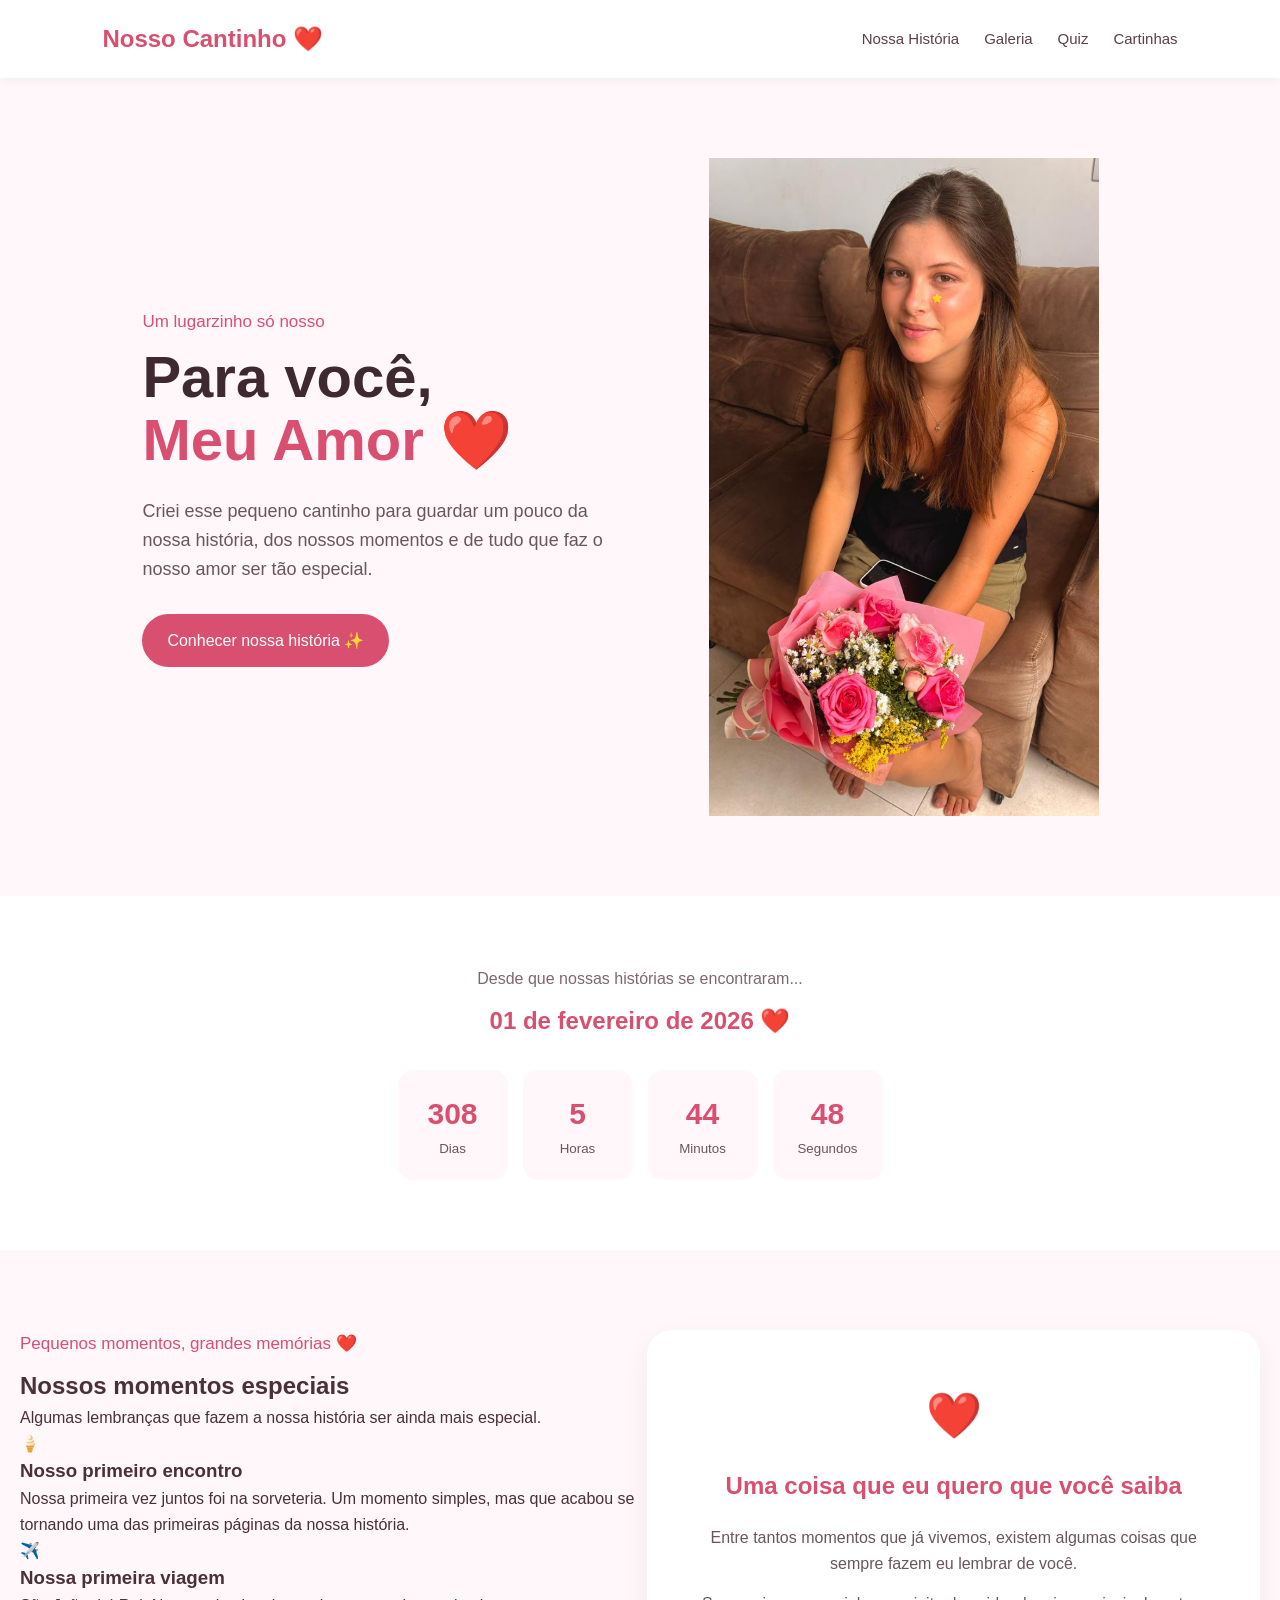
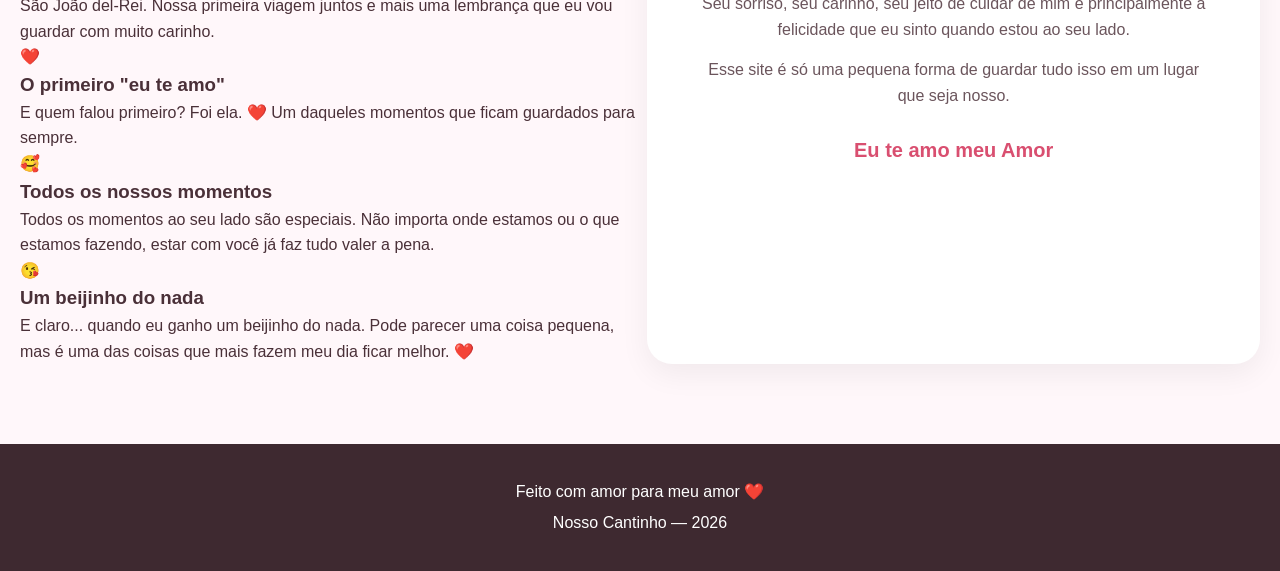
==== home.html @ b000c37e "feat: adiciona tela de acesso com senha" ====
<!DOCTYPE html5>
<html lang="pt-BR">
<head>
    <meta charset="UTF-8">
    <meta name="viewport" content="width=device-width, initial-scale=1.0">

    <title>Nosso Cantinho ❤️</title>

    <link rel="stylesheet" href="assets/css/style.css">
</head>

<body>

    <header>
        <nav>
            <a href="home.html" class="logo">
                Nosso Cantinho ❤️

            <ul>
                <li><a href="pages/historia.html">Nossa História</a></li>
                <li><a href="pages/galeria.html">Galeria</a></li>
                <li><a href="pages/quiz.html">Quiz</a></li>
                <li><a href="pages/cartas.html">Cartinhas</a></li>
            </ul>
        </nav>
    </header>

    <main>

        <section class="hero">

            <div class="hero-content">

                <p class="subtitle">Um lugarzinho só nosso</p>

                <h1>
                    Para você,<br>
                    <span>Meu Amor ❤️</span>
                </h1>

                <p class="hero-text">
                    Criei esse pequeno cantinho para guardar um pouco
                    da nossa história, dos nossos momentos e de tudo
                    que faz o nosso amor ser tão especial.
                </p>

                <a href="pages/historia.html" class="button">
                    Conhecer nossa história ✨
                </a>

            </div>

            <div class="hero-image">
                <img src="assets/img/amor.png" alt="Uma foto nossa" class="hero-photo">
             </div>

            </div>

        </section>


        <section class="counter-section">

            <p>Desde que nossas histórias se encontraram...</p>

            <h2>01 de fevereiro de 2026 ❤️</h2>

            <div class="counter">

                <div class="counter-box">
                    <span id="days">0</span>
                    <small>Dias</small>
                </div>

                <div class="counter-box">
                    <span id="hours">0</span>
                    <small>Horas</small>
                </div>

                <div class="counter-box">
                    <span id="minutes">0</span>
                    <small>Minutos</small>
                </div>

                <div class="counter-box">
                    <span id="seconds">0</span>
                    <small>Segundos</small>
                </div>

            </div>

        </section>


        <section class="message-section">
                    <section class="moments-section">

            <div class="moments-title">

                <p class="subtitle">Pequenos momentos, grandes memórias ❤️</p>

                <h2>Nossos momentos especiais</h2>

                <p>
                    Algumas lembranças que fazem a nossa história ser
                    ainda mais especial.
                </p>

            </div>


            <div class="moments-container">


                <div class="moment-card">

                    <span class="moment-icon">🍦</span>

                    <h3>Nosso primeiro encontro</h3>

                    <p>
                        Nossa primeira vez juntos foi na sorveteria.
                        Um momento simples, mas que acabou se tornando
                        uma das primeiras páginas da nossa história.
                    </p>

                </div>


                <div class="moment-card">

                    <span class="moment-icon">✈️</span>

                    <h3>Nossa primeira viagem</h3>

                    <p>
                        São João del-Rei.
                        Nossa primeira viagem juntos e mais uma lembrança
                        que eu vou guardar com muito carinho.
                    </p>

                </div>


                <div class="moment-card">

                    <span class="moment-icon">❤️</span>

                    <h3>O primeiro "eu te amo"</h3>

                    <p>
                        E quem falou primeiro?
                        Foi ela. ❤️
                        Um daqueles momentos que ficam guardados
                        para sempre.
                    </p>

                </div>


                <div class="moment-card">

                    <span class="moment-icon">🥰</span>

                    <h3>Todos os nossos momentos</h3>

                    <p>
                        Todos os momentos ao seu lado são especiais.
                        Não importa onde estamos ou o que estamos fazendo,
                        estar com você já faz tudo valer a pena.
                    </p>

                </div>


                <div class="moment-card">

                    <span class="moment-icon">😘</span>

                    <h3>Um beijinho do nada</h3>

                    <p>
                        E claro... quando eu ganho um beijinho do nada.
                        Pode parecer uma coisa pequena, mas é uma das
                        coisas que mais fazem meu dia ficar melhor. ❤️
                    </p>

                </div>


            </div>

        </section>
            <div class="message-card">

                <span class="heart">❤️</span>

                <h2>Uma coisa que eu quero que você saiba</h2>

                <p>
                    Entre tantos momentos que já vivemos, existem algumas
                    coisas que sempre fazem eu lembrar de você.
                </p>

                <p>
                    Seu sorriso, seu carinho, seu jeito de cuidar de mim
                    e principalmente a felicidade que eu sinto quando estou
                    ao seu lado.
                </p>

                <p>
                    Esse site é só uma pequena forma de guardar tudo isso
                    em um lugar que seja nosso.
                </p>

                <strong>Eu te amo meu Amor</strong>

            </div>

        </section>

    </main>


    <footer>

        <p>
            Feito com amor para meu amor ❤️
        </p>

        <p>
            Nosso Cantinho — 2026
        </p>

    </footer>


    <script src="assets/js/script.js"></script>

</body>
</html>
---- assets/css/style.css ----
/* ========================================
   CONFIGURAÇÕES GERAIS
======================================== */

* {
    margin: 0;
    padding: 0;
    box-sizing: border-box;
}

html {
    scroll-behavior: smooth;
}

body {
    font-family: Arial, Helvetica, sans-serif;
    background-color: #fff7fa;
    color: #4a3038;
    line-height: 1.6;
}

a {
    text-decoration: none;
    color: inherit;
}


/* ========================================
   CABEÇALHO / MENU
======================================== */

header {
    background-color: #ffffff;
    padding: 20px 8%;
    box-shadow: 0 2px 10px rgba(0, 0, 0, 0.05);
    position: sticky;
    top: 0;
    z-index: 1000;
}

nav {
    display: flex;
    justify-content: space-between;
    align-items: center;
    max-width: 1200px;
    margin: auto;
}

.logo {
    font-size: 24px;
    font-weight: bold;
    color: #d94f70;
}

nav ul {
    display: flex;
    list-style: none;
    gap: 25px;
}

nav ul li a {
    font-size: 15px;
    color: #5a4148;
    transition: 0.3s;
}

nav ul li a:hover {
    color: #d94f70;
}


/* ========================================
   PÁGINA INICIAL - HERO
======================================== */

.hero {
    max-width: 1200px;
    margin: 80px auto;
    padding: 0 8%;

    display: grid;
    grid-template-columns: 1fr 1fr;
    gap: 60px;
    align-items: center;
}

.hero-content {
    max-width: 550px;
}

.subtitle {
    color: #d94f70;
    font-size: 17px;
    margin-bottom: 10px;
}

.hero h1 {
    font-size: 58px;
    line-height: 1.1;
    margin-bottom: 25px;
    color: #3e2930;
}

.hero h1 span {
    color: #d94f70;
}

.hero-text {
    font-size: 18px;
    color: #6b555c;
    margin-bottom: 30px;
}

.button {
    display: inline-block;
    padding: 14px 25px;
    background-color: #d94f70;
    color: white;
    border-radius: 30px;
    transition: 0.3s;
}

.button:hover {
    background-color: #b83e5d;
    transform: translateY(-2px);
}


/* ========================================
   FOTO PRINCIPAL
======================================== */

.hero-image {
    display: flex;
    justify-content: center;
}

.photo-placeholder {
    width: 400px;
    height: 450px;

    background-color: #f8dce5;
    border-radius: 25px;

    display: flex;
    flex-direction: column;
    justify-content: center;
    align-items: center;

    text-align: center;
}

.photo-placeholder span {
    font-size: 60px;
    margin-bottom: 15px;
}

.photo-placeholder p {
    font-size: 20px;
    font-weight: bold;
}

.photo-placeholder small {
    margin-top: 8px;
    color: #80666e;
}


/* ========================================
   CONTADOR
======================================== */

.counter-section {
    text-align: center;
    padding: 70px 20px;
    background-color: #ffffff;
}

.counter-section > p {
    color: #80666e;
    margin-bottom: 10px;
}

.counter-section h2 {
    color: #d94f70;
    margin-bottom: 30px;
}

.counter {
    display: flex;
    justify-content: center;
    gap: 15px;
    flex-wrap: wrap;
}

.counter-box {
    width: 110px;
    padding: 20px 10px;

    background-color: #fff7fa;
    border-radius: 15px;
}

.counter-box span {
    display: block;
    font-size: 30px;
    font-weight: bold;
    color: #d94f70;
}

.counter-box small {
    color: #6b555c;
}


/* ========================================
   MENSAGEM
======================================== */

.message-section {
    padding: 80px 20px;
    display: flex;
    justify-content: center;
}

.message-card {
    max-width: 750px;
    background-color: #ffffff;

    padding: 50px;
    border-radius: 25px;

    text-align: center;

    box-shadow: 0 10px 30px rgba(0, 0, 0, 0.06);
}

.heart {
    display: block;
    font-size: 45px;
    margin-bottom: 15px;

    animation: pulse 1.5s infinite;
}

.message-card h2 {
    margin-bottom: 20px;
    color: #d94f70;
}

.message-card p {
    margin-bottom: 15px;
    color: #6b555c;
}

.message-card strong {
    display: block;
    margin-top: 25px;
    color: #d94f70;
    font-size: 20px;
}


/* ========================================
   ANIMAÇÃO DO CORAÇÃO
======================================== */

@keyframes pulse {
    0% {
        transform: scale(1);
    }

    50% {
        transform: scale(1.12);
    }

    100% {
        transform: scale(1);
    }
}


/* ========================================
   RODAPÉ
======================================== */

footer {
    text-align: center;
    padding: 30px 20px;
    background-color: #3e2930;
    color: #ffffff;
}

footer p {
    margin: 5px 0;
}


/* ========================================
   PÁGINAS INTERNAS
======================================== */

.page-intro {
    text-align: center;
    max-width: 800px;
    margin: 70px auto 50px;
    padding: 0 20px;
}

.page-intro h1 {
    font-size: 42px;
    color: #d94f70;
    margin-bottom: 15px;
}

.page-intro p {
    color: #6b555c;
    font-size: 17px;
}


/* ========================================
   HISTÓRIA
======================================== */

.timeline {
    max-width: 900px;
    margin: 0 auto 80px;
    padding: 0 20px;
}

.timeline-item {
    display: grid;
    grid-template-columns: 150px 1fr;
    gap: 30px;
    margin-bottom: 40px;
}

.timeline-date {
    color: #d94f70;
    font-weight: bold;
    text-align: right;
}

.timeline-content {
    background-color: #ffffff;
    padding: 25px;
    border-radius: 18px;

    box-shadow: 0 5px 20px rgba(0, 0, 0, 0.05);
}

.timeline-content h2 {
    color: #d94f70;
    margin-bottom: 10px;
}

.timeline-content p {
    color: #6b555c;
}

.timeline-icon {
    font-size: 30px;
    margin-bottom: 10px;
}

.highlight {
    background-color: #fff0f4;
    border-left: 5px solid #d94f70;
}

.history-final {
    text-align: center;
    padding: 60px 20px;
}

.history-final h2 {
    color: #d94f70;
    margin-bottom: 15px;
}


/* ========================================
   GALERIA
======================================== */

.gallery {
    max-width: 1000px;
    margin: 0 auto 80px;

    padding: 0 20px;

    display: grid;
    grid-template-columns: repeat(2, 1fr);
    gap: 30px;
}

.gallery-card {
    background-color: #ffffff;

    border-radius: 20px;
    overflow: hidden;

    box-shadow: 0 5px 20px rgba(0, 0, 0, 0.06);

    transition: 0.3s;
}

.gallery-card:hover {
    transform: translateY(-5px);
}


/* ========================================
   IMAGENS DA GALERIA
======================================== */

.gallery-image {
    width: 100%;

    /* TAMANHO DA FOTO */
    height: 200px;

    /* NÃO DEIXA A FOTO DISTORCER */
    object-fit: cover;

    display: block;
}


/* ========================================
   TEXTO DA GALERIA
======================================== */

.gallery-info {
    padding: 20px;
}

.gallery-info h2 {
    color: #d94f70;
    font-size: 21px;
    margin-bottom: 8px;
}

.gallery-info p {
    color: #6b555c;
}


/* ========================================
   FINAL DA GALERIA
======================================== */

.gallery-final {
    text-align: center;
    padding: 20px 20px 80px;
}

.gallery-final h2 {
    color: #d94f70;
    margin-bottom: 15px;
}

.gallery-final p {
    color: #6b555c;
    margin-bottom: 25px;
}


/* ========================================
   RESPONSIVIDADE
======================================== */

@media (max-width: 768px) {

    /* MENU */

    nav {
        flex-direction: column;
        gap: 15px;
    }

    nav ul {
        gap: 12px;
        flex-wrap: wrap;
        justify-content: center;
    }


    /* HERO */

    .hero {
        grid-template-columns: 1fr;
        text-align: center;
        margin-top: 50px;
    }

    .hero-content {
        margin: auto;
    }

    .hero h1 {
        font-size: 42px;
    }

    .hero-image {
        margin-top: 20px;
    }

    .photo-placeholder {
        width: 300px;
        height: 350px;
    }


    /* CONTADOR */

    .counter-box {
        width: 90px;
    }


    /* HISTÓRIA */

    .timeline-item {
        grid-template-columns: 1fr;
        gap: 10px;
    }

    .timeline-date {
        text-align: left;
    }


    /* GALERIA */

    .gallery {
        grid-template-columns: 1fr;
    }

    .gallery-image {
        height: 200px;
    }

    /* ========================================
   QUIZ
======================================== */

.quiz-container {
    max-width: 900px;
    margin: 0 auto 80px;
    padding: 0 20px;
}

.quiz-card {
    background-color: #ffffff;
    padding: 30px;
    margin-bottom: 25px;
    border-radius: 20px;

    box-shadow: 0 5px 20px rgba(0, 0, 0, 0.06);
}

.quiz-card h2 {
    color: #3e2930;
    margin-bottom: 20px;
    font-size: 22px;
}

.quiz-options {
    display: grid;
    grid-template-columns: 1fr 1fr;
    gap: 12px;
}

.quiz-options button {
    padding: 15px;

    border: 2px solid #f1d5dd;
    border-radius: 12px;

    background-color: #fff7fa;

    color: #5a4148;

    font-size: 15px;

    cursor: pointer;

    transition: 0.3s;
}

.quiz-options button:hover:not(:disabled) {
    background-color: #f8dce5;
    border-color: #d94f70;
}

.quiz-options button:disabled {
    cursor: default;
}


/* RESPOSTA CORRETA */

.quiz-options button.correta {
    background-color: #dff5e5;
    border-color: #55a66b;
    color: #286438;

    font-weight: bold;
}


/* RESPOSTA ERRADA */

.quiz-options button.errada {
    background-color: #ffe0e5;
    border-color: #d94f70;
    color: #a52f4c;

    font-weight: bold;
}


/* FEEDBACK */

.quiz-feedback {
    margin-top: 20px;

    padding: 15px;

    border-radius: 12px;

    text-align: center;

    font-size: 15px;
}

.feedback-correta {
    background-color: #effaf2;
    color: #286438;
}

.feedback-errada {
    background-color: #fff0f3;
    color: #a52f4c;
}


/* RESULTADO FINAL */

.quiz-result {
    background-color: #ffffff;

    padding: 40px;

    border-radius: 20px;

    text-align: center;

    box-shadow: 0 5px 20px rgba(0, 0, 0, 0.06);
}

.quiz-result h2 {
    color: #d94f70;

    font-size: 28px;

    margin-bottom: 15px;
}

.quiz-result p {
    color: #6b555c;

    font-size: 17px;

    line-height: 1.7;
}

/* ========================================
   RESPONSIVIDADE DO QUIZ
======================================== */

@media (max-width: 768px) {

    .quiz-options {
        grid-template-columns: 1fr;
    }

    .quiz-card {
        padding: 20px;
    }

    .quiz-card h2 {
        font-size: 19px;
    }

    .quiz-result {
        padding: 25px;
    }

}
/* ========================================
   CARTINHAS
======================================== */

.letters-container {
    max-width: 1000px;
    margin: 0 auto 80px;
    padding: 0 20px;

    display: grid;
    grid-template-columns: repeat(3, 1fr);
    gap: 25px;
}

.letter-card {
    background-color: #ffffff;
    border-radius: 20px;
    padding: 30px;

    text-align: center;

    box-shadow: 0 5px 20px rgba(0, 0, 0, 0.06);

    transition: 0.3s;
}

.letter-card:hover {
    transform: translateY(-5px);
}

.letter-cover {
    display: flex;
    flex-direction: column;
    align-items: center;
}

.letter-icon {
    font-size: 50px;
    margin-bottom: 15px;
}

.letter-cover h2 {
    color: #d94f70;
    font-size: 21px;
    margin-bottom: 20px;
}

.letter-cover button {
    padding: 12px 22px;

    border: none;
    border-radius: 25px;

    background-color: #d94f70;
    color: #ffffff;

    font-size: 15px;

    cursor: pointer;

    transition: 0.3s;
}

.letter-cover button:hover {
    background-color: #b83e5d;
    transform: translateY(-2px);
}

.letter-content {
    display: none;

    margin-top: 25px;
    padding-top: 25px;

    border-top: 1px solid #f1d5dd;

    text-align: left;
}

.letter-content p {
    color: #6b555c;
    margin-bottom: 15px;
    line-height: 1.7;
}

.letter-content p:last-child {
    color: #d94f70;
    font-weight: bold;
    text-align: center;
}

.letter-card.aberta .letter-content {
    display: block;
}

.letters-final {
    text-align: center;
    padding: 20px 20px 80px;
}

.letters-final h2 {
    color: #d94f70;
    margin-bottom: 15px;
}

.letters-final p {
    color: #6b555c;
}


/* RESPONSIVIDADE DAS CARTINHAS */

@media (max-width: 900px) {

    .letters-container {
        grid-template-columns: 1fr;
        max-width: 600px;
    }

}
.letter-content[hidden] {
    display: none !important;
}

.letter-content:not([hidden]) {
    display: block;
}

/* ========================================
   MOMENTOS ESPECIAIS
======================================== */

.moments-section {
    padding: 80px 20px;
    background-color: #fff7fa;
}

.moments-title {
    max-width: 800px;
    margin: 0 auto 45px;
    text-align: center;
}

.moments-title h2 {
    font-size: 36px;
    color: #d94f70;
    margin-bottom: 12px;
}

.moments-title p:last-child {
    color: #6b555c;
    font-size: 17px;
}


.moments-container {
    max-width: 1100px;
    margin: auto;

    display: grid;
    grid-template-columns: repeat(3, 1fr);
    gap: 25px;
}


.moment-card {
    background-color: #ffffff;

    padding: 30px;

    border-radius: 20px;

    text-align: center;

    box-shadow: 0 5px 20px rgba(0, 0, 0, 0.06);

    transition: 0.3s;
}


.moment-card:hover {
    transform: translateY(-6px);
}


.moment-icon {
    display: block;

    font-size: 45px;

    margin-bottom: 15px;
}


.moment-card h3 {
    color: #d94f70;

    font-size: 20px;

    margin-bottom: 12px;
}


.moment-card p {
    color: #6b555c;

    line-height: 1.7;
}


/* RESPONSIVIDADE */

@media (max-width: 900px) {

    .moments-container {
        grid-template-columns: repeat(2, 1fr);
    }

}


@media (max-width: 600px) {

    .moments-container {
        grid-template-columns: 1fr;
    }

    .moments-title h2 {
        font-size: 30px;
    }

}
/* ========================================
   TELA DE LOGIN
======================================== */

.login-page {
    min-height: 100vh;

    display: flex;
    justify-content: center;
    align-items: center;

    background: linear-gradient(
        135deg,
        #fff7fa,
        #f8dce5
    );
}

.login-container {
    width: 100%;
    max-width: 500px;

    padding: 20px;
}

.login-card {
    background-color: #ffffff;

    padding: 50px 40px;

    border-radius: 25px;

    text-align: center;

    box-shadow: 0 15px 40px rgba(0, 0, 0, 0.10);
}

.login-heart {
    font-size: 65px;

    margin-bottom: 15px;

    animation: pulse 1.5s infinite;
}

.login-card h1 {
    color: #d94f70;

    font-size: 38px;

    margin-bottom: 8px;
}

.login-subtitle {
    color: #80666e;

    font-size: 18px;

    margin-bottom: 25px;
}

.login-text {
    color: #6b555c;

    margin-bottom: 25px;
}

.login-card input {
    width: 100%;

    padding: 14px 18px;

    border: 2px solid #f1d5dd;

    border-radius: 12px;

    outline: none;

    font-size: 16px;

    text-align: center;

    margin-bottom: 15px;
}

.login-card input:focus {
    border-color: #d94f70;
}

.login-card button {
    width: 100%;

    padding: 14px;

    border: none;

    border-radius: 30px;

    background-color: #d94f70;

    color: #ffffff;

    font-size: 16px;

    cursor: pointer;

    transition: 0.3s;
}

.login-card button:hover {
    background-color: #b83e5d;

    transform: translateY(-2px);
}

#mensagem-login {
    margin-top: 20px;

    font-size: 15px;
}

.login-erro {
    color: #b83e5d;
}

.login-sucesso {
    color: #55a66b;
    font-weight: bold;
}
}
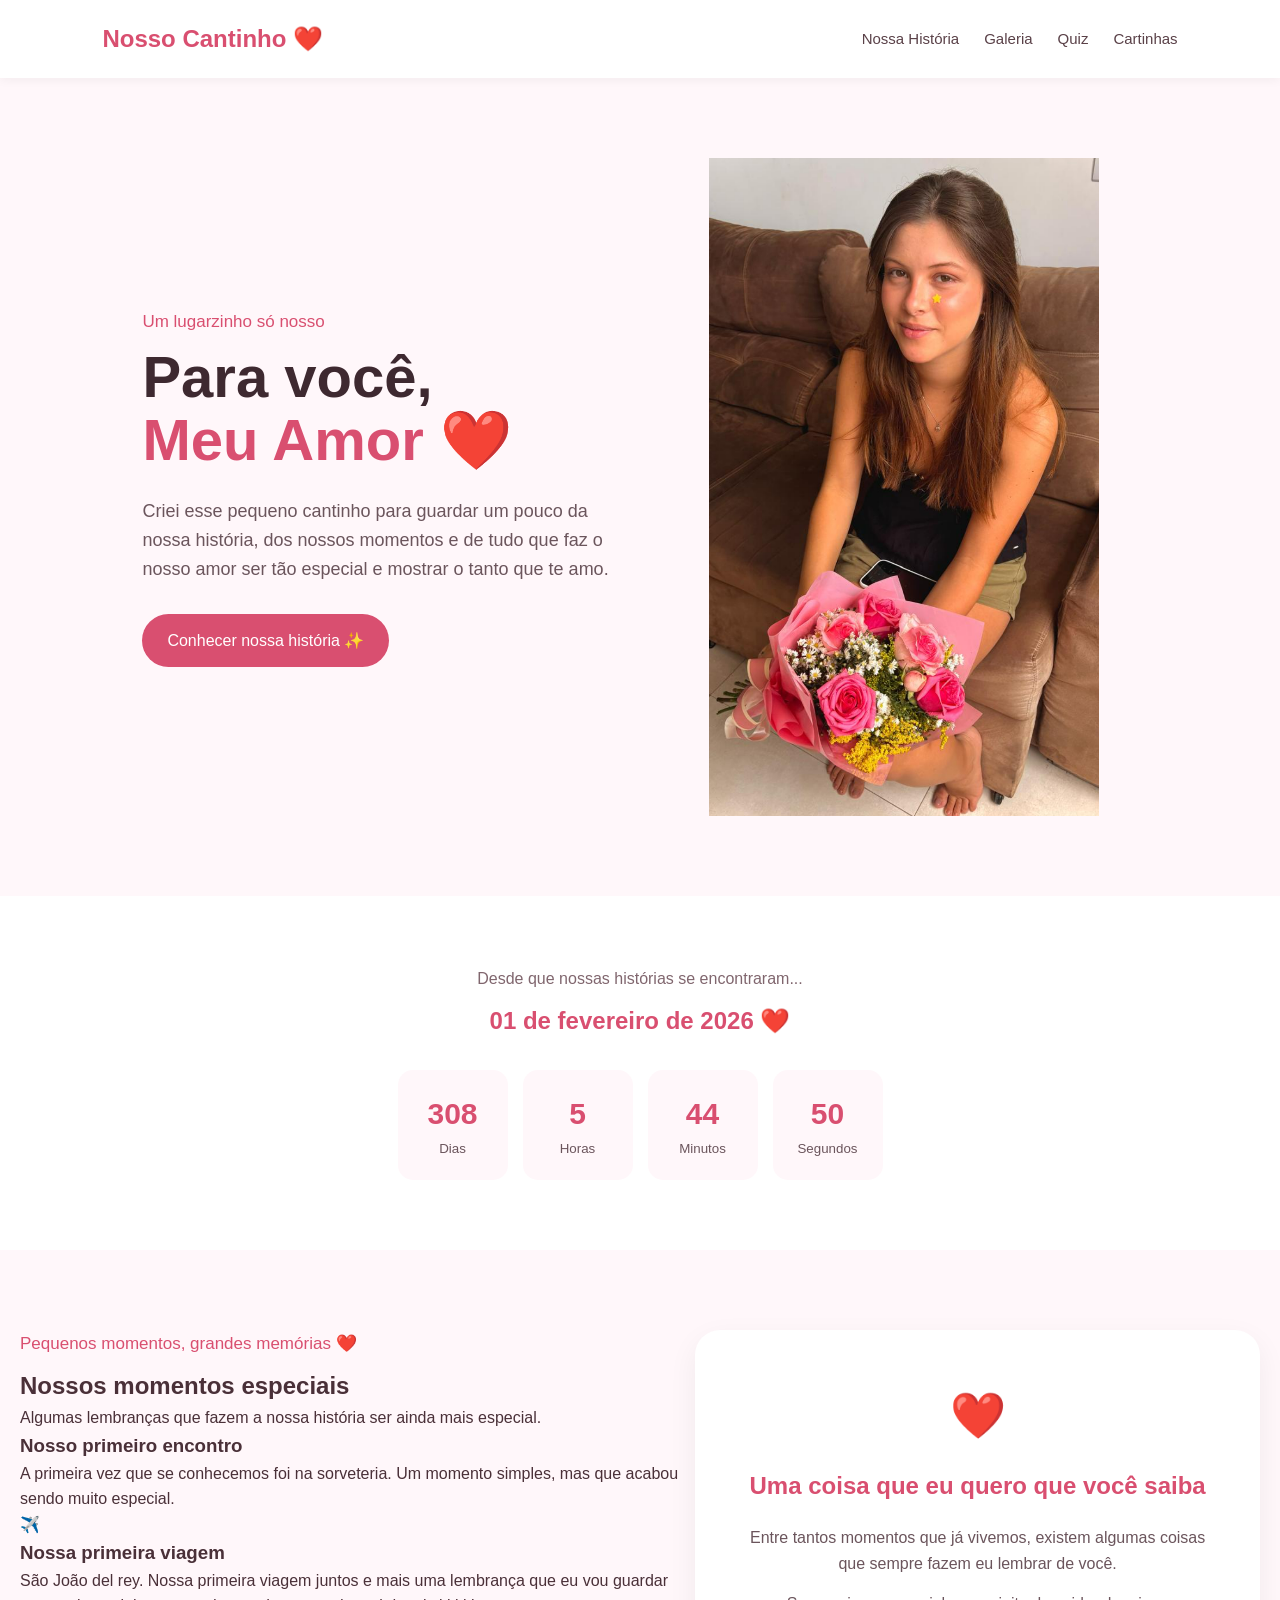
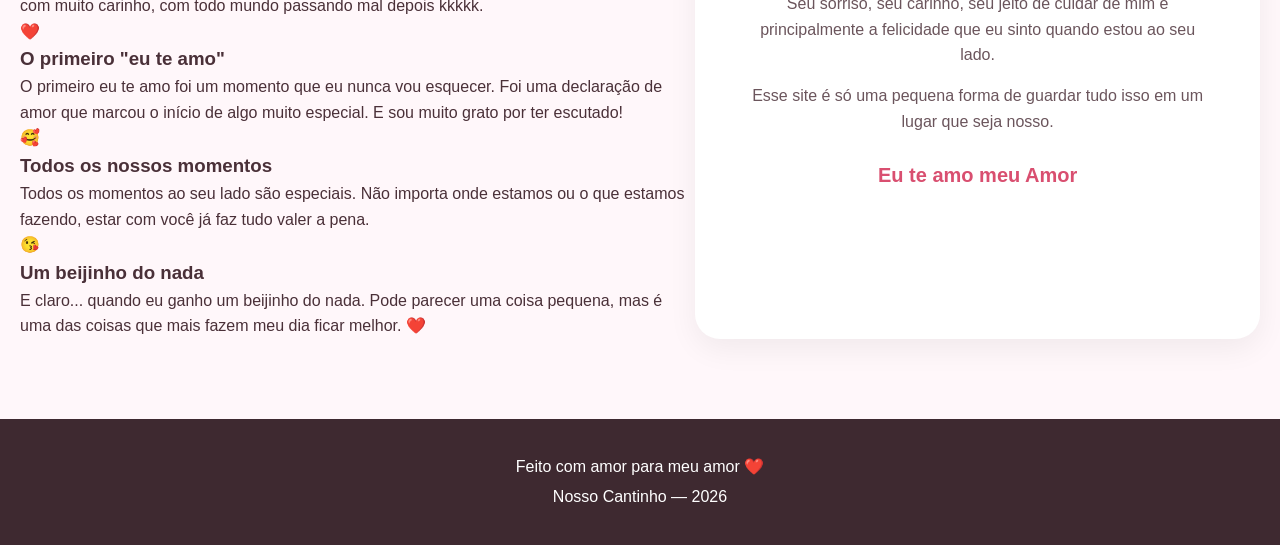
==== commit ca4287ac: "feat: Corrigindo erros" ====
--- a/home.html
+++ b/home.html
@@ -41,7 +41,7 @@
                 <p class="hero-text">
                     Criei esse pequeno cantinho para guardar um pouco
                     da nossa história, dos nossos momentos e de tudo
-                    que faz o nosso amor ser tão especial.
+                    que faz o nosso amor ser tão especial e mostrar o tanto que te amo.
                 </p>
 
                 <a href="pages/historia.html" class="button">
@@ -114,14 +114,14 @@
 
                 <div class="moment-card">
 
-                    <span class="moment-icon">🍦</span>
+                    <span class="moment-icon"></span>
 
                     <h3>Nosso primeiro encontro</h3>
 
                     <p>
-                        Nossa primeira vez juntos foi na sorveteria.
-                        Um momento simples, mas que acabou se tornando
-                        uma das primeiras páginas da nossa história.
+                        A primeira vez que se conhecemos foi na sorveteria.
+                        Um momento simples, mas que acabou sendo muito
+                        especial.
                     </p>
 
                 </div>
@@ -134,9 +134,9 @@
                     <h3>Nossa primeira viagem</h3>
 
                     <p>
-                        São João del-Rei.
+                        São João del rey.
                         Nossa primeira viagem juntos e mais uma lembrança
-                        que eu vou guardar com muito carinho.
+                        que eu vou guardar com muito carinho, com todo mundo passando mal depois kkkkk.
                     </p>
 
                 </div>
@@ -149,10 +149,10 @@
                     <h3>O primeiro "eu te amo"</h3>
 
                     <p>
-                        E quem falou primeiro?
-                        Foi ela. ❤️
-                        Um daqueles momentos que ficam guardados
-                        para sempre.
+                        O primeiro eu te amo foi um momento que eu nunca
+                        vou esquecer. Foi uma declaração de amor que
+                        marcou o início de algo muito especial. E sou muito grato
+                        por ter escutado!
                     </p>
 
                 </div>
--- a/assets/css/style.css
+++ b/assets/css/style.css
@@ -945,7 +945,7 @@
 
     background: linear-gradient(
         135deg,
-        #fff7fa,
+        #190009,
         #f8dce5
     );
 }
@@ -1004,7 +1004,7 @@
 
     padding: 14px 18px;
 
-    border: 2px solid #f1d5dd;
+    border: 2px solid #0c0407;
 
     border-radius: 12px;
 
